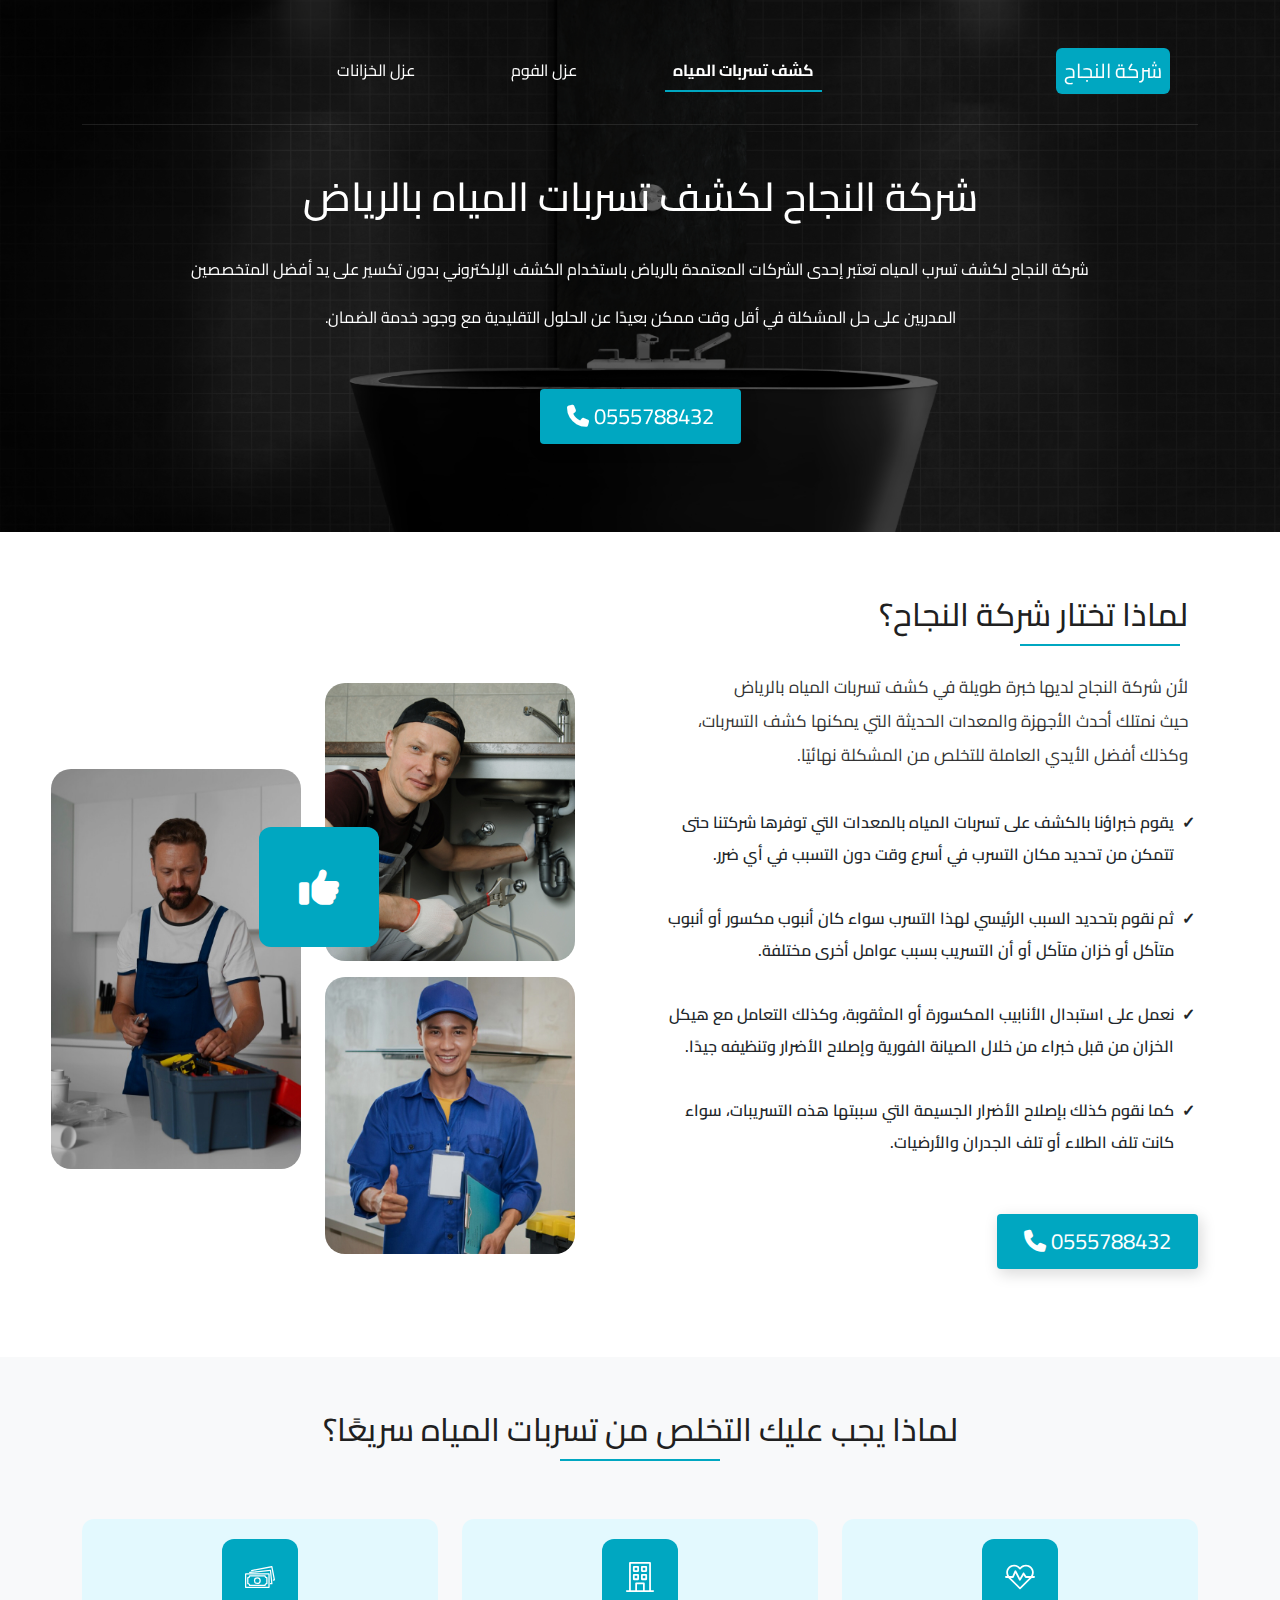
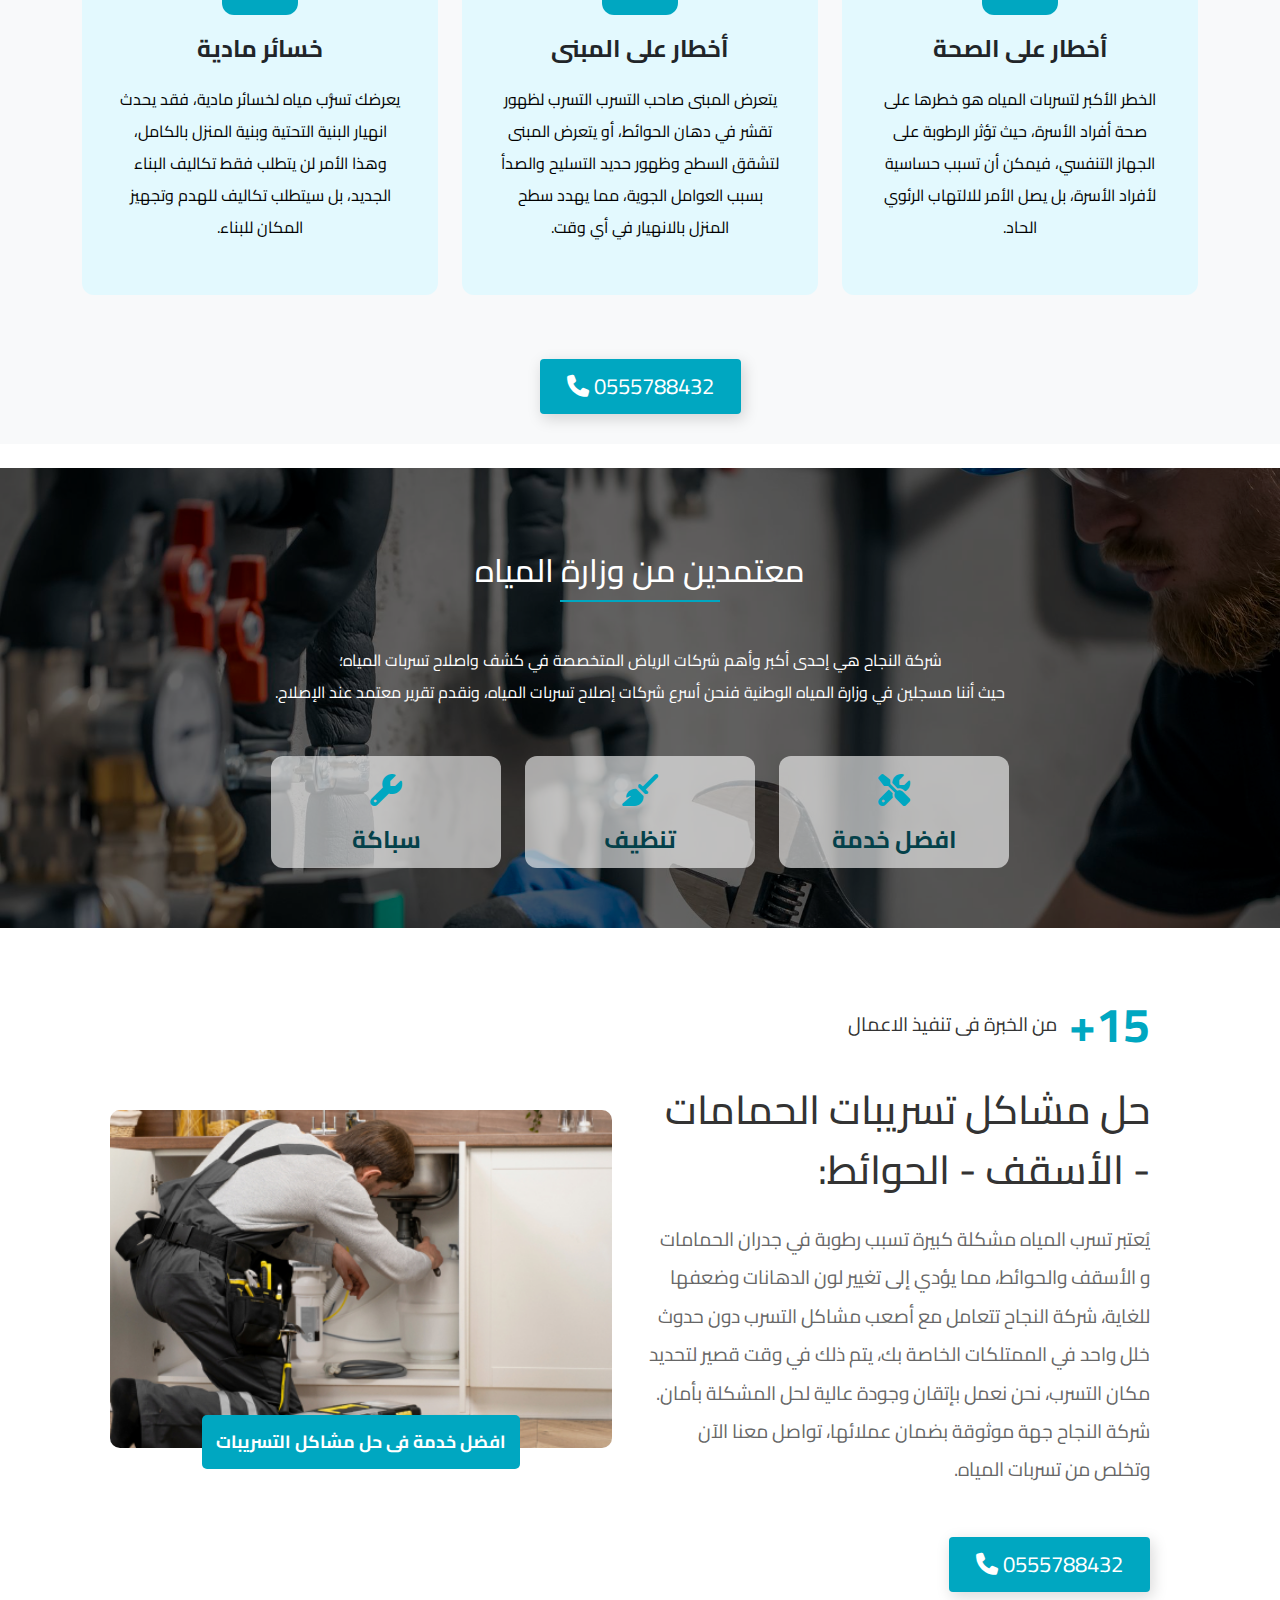
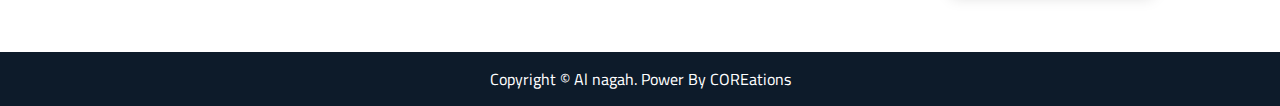
==== index.html @ b36c4381 "first" ====
<!DOCTYPE html>
<html lang="ar">

<head>
  <meta charset="UTF-8" />
  <meta name="viewport" content="width=device-width, initial-scale=1.0" />

  <!-- SEO Enhancements -->
  <meta name="description" content="مؤسسة النجاح" />
  <meta name="keywords" content="مؤسسة النجاح" />
  <meta name="author" content="مؤسسة النجاح" />
  <meta name="robots" content="index, follow" />

  <!-- Performance Optimization -->
  <link rel="preconnect" href="https://fonts.googleapis.com" />
  <link rel="preconnect" href="https://fonts.gstatic.com" crossorigin />

  <!-- Stylesheets -->
  <link rel="stylesheet" href="css/all.min.css" />
  <link rel="stylesheet" href="css/bootstrap.min.css" />
  <link rel="stylesheet" href="css/swiper-bundle.min.css" />
  <link rel="stylesheet" href="css/main.css" />
  <link href="image/favicon-16x16.png" rel="shortcut icon" />
  <!-- Fonts -->
  <link rel="preconnect" href="https://fonts.googleapis.com">
  <link rel="preconnect" href="https://fonts.gstatic.com" crossorigin>
  <link href="https://fonts.googleapis.com/css2?family=Cairo:slnt,wght@-11..11,200..1000&display=swap" rel="stylesheet">


  <!-- Page Title -->
  <title> النجاح</title>
</head>

<body>
 

  <!-- ///home page/////// -->

  <section class="home"  >

    <div class="overlay">
      <canvas id="canvas"></canvas>

    </div>
<div class="container">

  <nav class="navbar navbar-expand-lg ">
    <div class="container-fluid">
      <a class="navbar-brand text-white spi rounded-2 p-2" href="#">
        <!-- <img src="image/logo.png" alt="" class=" "> -->
         شركة النجاح
      </a>
      <button class="navbar-toggler" type="button" data-bs-toggle="collapse"
        data-bs-target="#navbarSupportedContent" aria-controls="navbarSupportedContent" aria-expanded="false"
        aria-label="Toggle navigation">
        <span class="navbar-toggler-icon"></span>
      </button>
      <div class="collapse navbar-collapse" id="navbarSupportedContent">
        <ul class="navbar-nav m-auto mb-2  mb-lg-0 ">
          <li class="nav-item">
            <a class="nav-link active" aria-current="page" href="#">كشف تسربات المياه</a>
          </li>


          <li class="nav-item">
            <a class="nav-link" href="/Foam-insulation.html">
              عزل الفوم</a>
          </li>
          <li class="nav-item">
            <a class="nav-link" href="/insulation.html">عزل الخزانات</a>
          </li>




        </ul>

      </div>
    </div>
  </nav>
</div>
    <div class="container py-5">
      <div class="row">

      
        <div class="col-lg-12">
          <div class="hero ">
           <h1 class=" text-center  text-white">شركة النجاح لكشف  تسربات المياه بالرياض

           </h1>
           <p class=" text-center text-white mt-4 tanl-li">شركة النجاح لكشف تسرب المياه تعتبر إحدى الشركات المعتمدة بالرياض باستخدام الكشف الإلكتروني بدون تكسير على يد أفضل المتخصصين <br/>المدربين على حل المشكلة في أقل وقت ممكن بعيدًا عن الحلول التقليدية مع وجود خدمة الضمان. </p>
           <div class="btn-contact mt-5 m-auto d-flex justify-content-center">
            <a href="tel:0555788432">0555788432 <i class="fa-solid fa-phone"></i>
            </a>
  
          </div>
          </div>
        </div>
     
       
        


      </div>
    </div>
  </section>
  <!-- ///home page/////// -->
<!-- ///section images////////// -->
<section class="problems">
<div class="container">
  <div class="row">
    <div class="d-flex justify-content-between gap-5 pro">

      <div class="col-lg-6 col-md-12">
        <div class="title">
          <h2 class=" text-end tanl-lil border-btt mb-4">  
            لماذا تختار شركة النجاح؟
            
  
          </h2>
         <p class="  tanl-lil text-end font-small">
          لأن شركة النجاح لديها خبرة طويلة في كشف تسربات المياه بالرياض <br/>حيث نمتلك أحدث الأجهزة والمعدات الحديثة التي يمكنها كشف التسربات،<br/> وكذلك أفضل الأيدي العاملة للتخلص من المشكلة نهائيًا.
         </p>
        </div>
       
          <ul class="uii px-3" >
    <li class="mb-3 p-2 fw-semibold lis">يقوم خبراؤنا بالكشف على تسربات المياه بالمعدات التي توفرها شركتنا حتى تتمكن من تحديد مكان التسرب في أسرع وقت دون التسبب في أي ضرر.</li>
    <li class="mb-3 p-2 fw-semibold lis">
      ثم نقوم بتحديد السبب الرئيسي لهذا التسرب سواء كان أنبوب مكسور أو أنبوب متآكل أو خزان متآكل أو أن التسريب بسبب عوامل أخرى مختلفة.
    </li>
    <li class="mb-3 p-2 fw-semibold lis">نعمل على استبدال الأنابيب المكسورة أو المثقوبة، وكذلك التعامل مع هيكل الخزان من قبل خبراء من خلال الصيانة الفورية وإصلاح الأضرار وتنظيفه جيدًا.</li>
    <li class="mb-3 p-2 fw-semibold lis">كما نقوم كذلك بإصلاح الأضرار الجسيمة التي سببتها هذه التسريبات، سواء كانت تلف الطلاء أو تلف الجدران والأرضيات.</li>
          </ul>
          <div class="btn-contact uuu mt-5 m-auto d-flex justify-content-start mb-5">
            <a href="tel:0555788432">0555788432 <i class="fa-solid fa-phone"></i>
            </a>
  
          </div>
        </div>
     <div class="col-lg-6 col-md-12 mt-5 d-flex justify-content-center align-items-center">
       <div class="d-flex  justify-content-center gap-4 align-items-center flex-wrap">
         <div class="d-flex flex-column flex-wrap">
          <div class="position-relative">
  
            <div class="icon-like position-absolute">
              <i class="fa-solid fa-thumbs-up"></i>
            </div>
          </div>
          <div class=" img-one mb-3 noe">
  
            <img src="image/ffff.jpg" alt="" class=" img-fluid">
          </div>
          <div class=" img-one">
  
            <img src="image/one.jpg" alt="" class=" img-fluid">
          </div>
         </div>
         <div class=" img-one flex-grow-1 noee">
  
          <img src="image/Rectangle-12-2 (1).jpg" alt="" class=" img-fluid ss"  style="height: 400px;" >
        </div>
     </div>
    </div>
    </div>
</div>
</section>
<section class="why-ng bg-light mb-4">
  <div class="container">
    <div class="row">
      <div class="title d-flex justify-content-center align-items-center mb-4">
        <h2 class=" text-center tanl-lil border-bt mb-4">  
          
          لماذا يجب عليك التخلص من تسربات المياه سريعًا؟
  
        </h2>
      
      </div>
      <div class="col-lg-4 col-md-6 mb-3">
        <div class="cards h-100 ">
          <div class="icon-card ">
            <img src="image/download.svg" alt="" class=" img-fluid">
          </div>
          <div class=" text-center fw-bold mt-3 fs-4">
            أخطار على الصحة

          </div>
          <p class=" text-center p-3">الخطر الأكبر لتسربات المياه هو خطرها على صحة أفراد الأسرة، حيث تؤثر الرطوبة على الجهاز التنفسي، فيمكن أن تسبب حساسية لأفراد الأسرة، بل يصل الأمر للالتهاب الرئوي الحاد.</p>
        </div>
      </div>
      <div class="col-lg-4 col-md-6 mb-3">
        <div class="cards h-100 ">
          <div class="icon-card ">
            <img src="image/download (5).svg" alt="" class=" img-fluid">
          </div>
          <div class=" text-center fw-bold mt-3 fs-4">
            أخطار على المبنى

          </div>
          <p class=" text-center p-3">يتعرض المبنى صاحب التسرب التسرب لظهور تقشر في دهان الحوائط، أو يتعرض المبنى لتشقق السطح وظهور حديد التسليح والصدأ بسبب العوامل الجوية، مما يهدد سطح المنزل بالانهيار في أي وقت.</p>
        </div>
      </div>
      <div class="col-lg-4 col-md-12 mb-3">
        <div class="cards h-100 ">
          <div class="icon-card ">
            <img src="image/download (6).svg" alt="" class=" img-fluid">
          </div>
          <div class=" text-center fw-bold mt-3 fs-4">
            خسائر مادية

          </div>
          <p class=" text-center p-3">يعرضك تسرُّب مياه لخسائر مادية، فقد يحدث انهيار البنية التحتية وبنية المنزل بالكامل، وهذا الأمر لن يتطلب فقط تكاليف البناء الجديد، بل سيتطلب تكاليف للهدم وتجهيز المكان للبناء.</p>
        </div>
      </div>
      <div class="btn-contact mt-5 m-auto d-flex justify-content-center">
        <a href="tel:0555788432">0555788432 <i class="fa-solid fa-phone"></i>
        </a>

      </div>
    </div>
  </div>
  </section>
  <div class="banner">
    <div class="overlay"></div>
    <div class="container">
      <div class="row">
        <div class="title d-flex justify-content-center align-items-center mb-2">
          <h2 class=" text-center tanl-lil border-bt mb-4 text-white">  
            
            معتمدين من وزارة المياه

          </h2>
         
        
        </div>
        <div class="text-center text-white position-relative lin-banner">
          شركة النجاح هي إحدى أكبر وأهم شركات الرياض المتخصصة في كشف واصلاح تسربات المياه؛<br/> حيث أننا مسجلين في وزارة المياه الوطنية فنحن أسرع شركات إصلاح تسربات المياه، ونقدم تقرير معتمد عند الإصلاح.
        </div>
        <div class="d-flex justify-content-center align-items-center flex-wrap gap-4 mt-5  position-relative  ">
          <div class="one-clas">
            <div class="d-flex flex-column align-items-center gap-2 info">
              <i class="fa-solid fa-screwdriver-wrench spi-color fs-2 p-2"></i>
              <span class=" fw-bold fs-4">افضل خدمة</span>
            </div>
          </div>
          <div class="one-clas">
            <div class="d-flex flex-column align-items-center gap-2 info">

              <i class="fa-solid fa-broom spi-color fs-2 p-2"></i>
              <span class="spi-color fw-bold fs-4 ">تنظيف</span>
            </div>
          </div>
          
          <div class="one-clas">
            <div class="d-flex flex-column align-items-center gap-2 info">
              <i class="fa-solid fa-wrench spi-color fs-2 p-2"></i>
              <span class=" fw-bold fs-4">سباكة</span>
            </div>
          </div>
        </div>
      </div>
    </div>
  </div>
<Section class="why-two">
<div class="container">
  <div class="row">
    <div class="boxx d-flex justify-content-between align-items-center flex-wrap gap-3">
      
    <div class="right-section">
        <div class="experience">
            <span class="spi-color">15+</span>
            <div>من الخبرة فى تنفيذ الاعمال</div>
        </div>
        <h1 class=" text-end">
          حل مشاكل تسريبات
          الحمامات - الأسقف - الحوائط:</h1>
        <p class=" text-end">يُعتبر تسرب المياه مشكلة كبيرة تسبب رطوبة في جدران الحمامات و الأسقف والحوائط، مما يؤدي إلى تغيير لون الدهانات وضعفها للغاية، شركة النجاح تتعامل مع أصعب مشاكل التسرب دون حدوث خلل واحد في الممتلكات الخاصة بك، يتم ذلك في وقت قصير لتحديد مكان التسرب، نحن نعمل بإتقان وجودة عالية لحل المشكلة بأمان.

          شركة النجاح جهة موثوقة بضمان عملائها، تواصل معنا الآن وتخلص من تسربات المياه.</p>
          <div class="btn-contact uuu mt-5 m-auto d-flex justify-content-start">
            <a href="tel:0555788432">0555788432 <i class="fa-solid fa-phone"></i>
            </a>
    
          </div>
    </div>
    <div class="left-section">
      <img src="image/projext-02.jpg" alt="Plumber working">
      <div class="caption">افضل خدمة فى حل مشاكل التسريبات</div>
  </div>
  </div>
  </div>
</div>
</Section>
   <!-- /////scrollin arrow/////////// -->
  <button id="scrollUpBtn" title="Go to top">↑</button>
     <!-- /////scrollin arrow/////////// -->
  <!-- start under-footer////////////// -->
  <section class="under-footer">
    <div class="container">
      <div class="row">
        <div class="d-flex justify-content-center align-items-center">
          <div class=" text-white text-under text-center">
            <span>Copyright © <span id="year"></span>  Al nagah. Power By <a class="  text-white" target="_blank" href="https://www.coreations.com/">COREations</a></span>
            
          </div>
        
        </div>
      </div>
    </div>
  </section>
  <!-- end under-footer////////////// -->
  <div class="d-flex gap-3 btn-contactt section-link  fixed-button" >
    <a href="tel:0555788432" class="text-white ">0555788432 </a>
    <i class="feather icon-feather-phone-call icon-small text-iris-blue fs-5 d-block"></i>
</div>
  <!-- /////js///// -->
  <script src="js/gsap.min.js"></script>
  <script src="js/ScrollTrigger.min.js"></script>
  <script src="js/bootstrap.bundle.min.js"></script>
  <script src="js/main.js"></script>

  <!-- // Get the button -->

<script>
  // Get the button
const scrollUpBtn = document.getElementById("scrollUpBtn")

// Show the button when scrolling down
window.onscroll = function () {
    if (document.body.scrollTop > 200 || document.documentElement.scrollTop > 200) {
        scrollUpBtn.style.display = "block";
    } else {
        scrollUpBtn.style.display = "none";
    }
};

// Scroll to the top when the button is clicked
scrollUpBtn.onclick = function () {
    window.scrollTo({
        top: 0,
        behavior: "smooth"
    });
};

</script>
<script>
    const canvas = document.getElementById('canvas');
    const ctx = canvas.getContext('2d');

    // Resize canvas to fit the window
    function resizeCanvas() {
        canvas.width = window.innerWidth;
        canvas.height = window.innerHeight;
    }
    window.addEventListener('resize', resizeCanvas);
    resizeCanvas();

    // Control bubble size
    const bubbleSize = 2; // Base size for bubbles

    // Store active bubbles
    const bubbles = [];

    // Create a bubble object
    function createBubble(x, y) {
        return {
            x: x,
            y: y,
            radius: Math.random() * bubbleSize / 2 + bubbleSize / 2, // Random radius based on bubbleSize
            opacity: 1,
            speedY: Math.random() * 1 + 0.5, // Vertical speed
        };
    }

    // Draw all bubbles
    function drawBubbles() {
        ctx.clearRect(0, 0, canvas.width, canvas.height); // Clear canvas
        bubbles.forEach((bubble, index) => {
            // Draw bubble
            ctx.beginPath();
            ctx.arc(bubble.x, bubble.y, bubble.radius, 0, Math.PI * 2);
            ctx.fillStyle = `rgb(0, 167, 193, ${bubble.opacity})`; // Orange with fading opacity
            ctx.fill();

            // Update bubble position and opacity
            bubble.y -= bubble.speedY;
            bubble.opacity -= 0.01;

            // Remove bubble if it becomes invisible
            if (bubble.opacity <= 0) {
                bubbles.splice(index, 1);
            }
        });
    }

    // Handle mouse move events
    canvas.addEventListener('mousemove', (e) => {
        const rect = canvas.getBoundingClientRect();
        const x = e.clientX - rect.left;
        const y = e.clientY - rect.top;

        // Add a bubble at the mouse position
        bubbles.push(createBubble(x, y));
    });

    // Animation loop
    function animate() {
        drawBubbles();
        requestAnimationFrame(animate);
    }
    animate();
</script>
  <!-- /////js///// -->


</body>

</html>
---- css/main.css ----
@import url('https://fonts.googleapis.com/css2?family=Cairo:wght@200..1000&display=swap');

* {
  margin: 0;
  padding: 0;
  box-sizing: border-box;
}

:root {
  --body-color: #fff;
  --main-color: rgb(0, 167, 193);
  --text-color: rgb(0, 167, 193);
  --description: #394a60;
}

body {
  overflow-x: hidden;
  background-color: var(--body-color);
  font-family: "Cairo", serif;
    font-optical-sizing: auto;
  direction: rtl;
 
}

/* ///header section///////// */
.navbar-toggler {
  background-color: white;
  border: none !important;
  outline: none !important;
}
.home{
  background-image: url(../image/111120.jpg);
  background-size: cover;
  position: relative;
  background-position: 100%;
  width: 100%;
  /* height: 60vh; */
  overflow: hidden;
padding: 40px 0;
}
.Foma{
  background-image: url(../image/778.jpg);
  background-size: cover;
  position: relative;
  background-position: 100%;
  width: 100%;
  height: 40vh;
  overflow: hidden;
padding: 20px 0;
}
.Tank{
  background-image: url(../image/2151748362.jpg);
  background-size: cover;
  position: relative;
  background-position: 100%;
  width: 100%;
  height: 50vh;
  overflow: hidden;
padding: 20px 0;
}
.tanl-li{
  line-height: 3;
}
.tanl-lil{
  line-height: 2;
}
/* Animation Keyframes */
@keyframes fadeInUp {
  from {
    opacity: 0;
    transform: translateY(20px);
  }
  to {
    opacity: 1;
    transform: translateY(0);
  }
}

@keyframes fadeIn {
  from {
    opacity: 0;
  }
  to {
    opacity: 1;
  }
}

/* Apply Animation */
.animate-card {
  animation: fadeIn 1s ease-in-out;
}

.animate-image {
  animation: fadeIn 1.5s ease-in-out;
 
}
.card{
  overflow: hidden;
}

.animate-content {
  animation: fadeInUp 1s ease-in-out;
  animation-delay: 0.5s;
}
.animate-image:hover {
  transition: 0.3s;
  transform: scale(1.05);
  -webkit-transition: 0.3s;
  -moz-transition: 0.3s;
  -ms-transition: 0.3s;
  -o-transition: 0.3s;
}
/* .Tank .hero{
  position: relative;
  z-index: 2;
} */
/* .Foma .hero{
  position: relative;
  z-index: 2;
} */
.home .hero{
  position: relative;
  z-index: 2;
}
.overlay {
    position: absolute;
    top: 0;
    left: 0;
    width: 100%;
    height: 100%;
    background-color: rgba(0, 0, 0, 0.6); 
    z-index: 0; 
}
.overlay-d {
    position: absolute;
    top: 0;
    left: 0;
    width: 100%;
    height: 100%;
    background-color: rgba(0, 0, 0, 0.6); 
    z-index: 0; 
}
.logo {
  display: flex;
  align-items: center;
}

.logo img {
  width: 100%;
  max-width: 80px;
  margin-right: 10px;
}

nav {
  display: flex;
  gap: 20px;
}

.line-h{
  line-height: 2;
  font-size: 18px;
}
.active {
  color: var(--text-color) !important;
  border-bottom: 2px solid  var(--text-color) !important ;
  width: fit-content;
}


.menu-toggle {
  display: none;
  flex-direction: column;
  gap: 5px;
  cursor: pointer;
}

.navbar-toggler {
  
  background-color: white;
  
}
.navbar-brand img{
  max-width: 150px;
  
  border-radius: 11px;
  
}

.spi{
  background: rgb(0, 167, 193);
}
.spi-color{
  color: rgb(0, 167, 193);
}
.nav-links {
  display: flex;
  gap: 62px;
}
.navbar-nav .nav-link.active, .navbar-nav .nav-link.show {
    color: #fff !important;
    opacity: 100 !important;
    font-weight: bold;
}
/* .navbar-nav .nav-link.active, .navbar-nav .nav-link.show:hover{
  color: #1d75fa !important;
} */
.nav-link:focus, .nav-link:hover {
  color: rgb(0, 167, 193) !important;
}
.nav-item{
    padding: 0 40px !important;
}
.navbar{
  
  border-bottom: 1px solid rgb(255 255 255 / 10%);
  padding-bottom: 30px;
}
.nav-link {
   
    color: #fff !important;
    
    text-decoration: none;
    background: 0 0;
    border: 0;
    transition: color .15s ease-in-out,background-color .15s ease-in-out,border-color .15s ease-in-out;
}
.nav-links.active {
  display: flex;
  flex-direction: column;
  background-color: #0d1b2a;
  position: absolute;
  top: 60px;
  left: 0;
  right: 0;
  padding: 10px;
  z-index: 22;
}
.title {
  color: #202020;
  text-align: center;
  /* margin-bottom: 35px; */
 
  text-transform: uppercase;
  font-size: 22px;
  border-radius: 4px;
  padding: 10px ;
  display: inline-block;

}
.problems{
  padding: 40px 0;
}
.img-one img{
  max-width: 250px;
  border-radius: 20px;
  -webkit-border-radius: 20px;
  -moz-border-radius: 20px;
  -ms-border-radius: 20px;
  -o-border-radius: 20px;
}
.btn-contact a{
  background: rgb(0, 167, 193);
    box-shadow: 2.5px 4.33px 15px 0px rgba(0, 0, 0, 0.15);
    border-radius: 4px;
    color: #FFF;
    padding: 11px 27px;
    font-size: 22px;
    text-transform: uppercase;
    text-decoration: none;
}
.btn-contactt a{
  background:  rgb(0, 167, 193);
  box-shadow: 2.5px 4.33px 15px 0px rgba(0, 0, 0, 0.15);
  border-radius: 4px;
  color: #FFF;
  padding: 7px 27px;
  font-size: 22px;
  text-transform: uppercase;
  text-decoration: none;
}

.btn-contactt a:hover{
 background: #0056b3;
  color: #fff;
}
.btn-contact a:hover{
  background:#fff;
  color: #000;
}

.vvv{
  margin-top: 3rem;
}
.fixed-button {
  display: none !important;
}
.icon-like{
  background-color: rgb(0, 167, 193);
  display: flex;
  justify-content: center;
  align-self: center;
 
border-radius: 12px;
  padding: 40px;
  transform: translate(-196px, 204px);
  position: absolute;
}

.icon-card{
  background-color: rgb(0, 167, 193);
  display: flex;
  justify-content: center;
  align-self: center;
 width: 76px;
 margin: auto;
border-radius: 12px;
  padding: 23px;
}
.icon-card i{
  color: #fff;
  font-size: 30px;
}
.icon-like i{
  color: #fff;
  font-size: 40px;
}
.font-small{
  font-size: 17px;
  color: #333;
}
.border-bt {
  position: relative;
  display: inline-block; 
}

.border-bt::after {
  content: '';
  position: absolute;
  bottom: 0; 
  left: 50%; 
  transform: translateX(-50%); 
  border-bottom: 2px solid rgb(0, 167, 193);
  width: 160px;
  height: 2px;
}
.border-btt {
  position: relative;
 
}

.border-btt::after {
  content: '';
  position: absolute;
  bottom: 0; 
  left: 82%; 
  transform: translateX(-50%); 
  border-bottom: 2px solid rgb(0, 167, 193);
  width: 160px;
  height: 2px;
}

.why-ng{
  padding: 30px 0;
}
.cards{
  background-color: #e3f9fe;
  padding: 20px;
  border-radius: 12px;
  -webkit-border-radius: 12px;
  -moz-border-radius: 12px;
  -ms-border-radius: 12px;
  -o-border-radius: 12px;
}
.cards p{
  line-height: 2;
  color: #000;
}
.banner{
  position: relative;
  overflow: hidden;
  padding: 60px 0;
  background-image: url(../image/52877.jpg);
  background-repeat: no-repeat;
  background-size: cover;
  display: flex;
  justify-content: center;
  align-items: center;
  width: 100%;
}
.lin-banner{
  line-height: 2;
}

.info{
  background-color: rgb(255 255 255 / 60%);
  padding: 10px 41px;
    border-radius: 12px;
}
.info span{
  color: rgb(4 65 74);
}
.des{
  font-size: 18px;
  line-height: 2;
  color: #333;
}
.card-text {
  line-height: 2;
}
.one-clas{
  width: 100%;
  max-width: 230px;
}
@media (max-width:477px) {

.ss{
  margin: auto;
  display: block;
}
.navbar-nav{
  margin-top: 2rem !important;
}
.icon-like{
  display: none;
}
.uii{
  padding: 0 22px ;
}
ul .lis {
  line-height: 2;
  font-size: 14px;
}
.uuu{
  justify-content: center !important;
}
.right-section h1 {
  font-size: 2rem !important;
  margin-bottom: 20px;
  color: #333;
  line-height: 1.5;
}


.home {
 
  height: 98vh;
  
}



.noe{
  display: none;
}
.noee{
  display: none;
}
.pro{
  flex-direction: column !important;
}
.info {
  background-color: rgb(255 255 255 / 60%);
  padding: 4px 20px;
  border-radius: 12px;
}
.banner{
  height: 100vh;
}
.boxx {
  padding: 8px;
  margin-top: 15px;
}

  
  .home .hero{
    padding: 0 !important;
  }
  .home{
    padding: 20px 0;
  }


.fixed-button {
  position: fixed;
  top: 82%;
  left: 50%; 
  transform: translate(-50%, -50%);
  z-index: 1000; 

  display: block !important;
  }
  #scrollUpBtn{
    display: none !important;
  }
}
@media (max-width:799px) {
  .ban-img img{
    display: none;
  }
 .boxx{
  flex-direction: column;
 }
 .boxx {
  flex-direction: column;
  padding: 8px;
}

.pro{
  flex-direction: column-reverse;
}
}
@media (max-width:992px) {
  .ban-img img{
    display: none;
  }
  .pro{
    flex-direction: column-reverse;
  }
  .boxx {
    flex-direction: column;
    padding: 8px;
}
  
}
@media (max-width:1024px) {
  .noee{
  height: 282px;
  }
}

.boxx {
    
  padding: 40px;
}

.left-section {
  flex: 1;
  /* max-width: 40%; */
  display: flex;
  flex-direction: column;
  align-items: center;
}

.left-section img {
  width: 100%;
  border-radius: 10px;
}

.left-section .caption {
  background-color:  rgb(0, 167, 193);
  color: white;
  padding: 14px;
  margin-top: -33px;
  border-radius: 5px;
  text-align: center;
  font-size: 1.1rem;
  font-weight: bold;
}

.right-section {
  flex: 1;
  /* max-width: 55%; */
  text-align: left;
  padding: 20px;
}

.right-section .experience {
  display: flex;
  align-items: center;
  gap: 12px;
  margin-bottom: 20px;
}

.right-section .experience span {
  font-size: 3rem;
  font-weight: bold;
  color:  rgb(0, 167, 193);
}

.right-section .experience div {
  font-size: 1.2rem;
  color: #333;
}

.right-section h1 {
  font-size: 2.5rem;
  margin-bottom: 20px;
  color: #333;
  line-height: 1.5;
}

.right-section p {
  color: #666;
  line-height: 2;
  margin-bottom: 20px;
  font-size: 1.2rem;
}

.right-section .learn-more {
  display: inline-block;
  background-color: #f7b500;
  color: white;
  padding: 15px 30px;
  text-decoration: none;
  border-radius: 5px;
  font-weight: bold;
  font-size: 1rem;
}

.right-section .learn-more:hover {
  background-color: #d99b00;
}

@media screen and (max-width: 768px) {
  .boxx {
      flex-direction: column;
      padding: 8px;
  }

  .left-section, .right-section {
      max-width: 100%;
  }

  .right-section {
      margin-top: 20px;
  }
}


.textt{
  padding: 15px;
}
.textt h5{
  color: #30313d;
  font-size: 18px;
  font-weight: 700;
  line-height: 2;
}
.textt p{
  color: #777;
  font-size: 15px;
  line-height: 2;
  text-align: center;
}

.under-footer{
  background-color: #0d1b2a;
  padding: 15px 0;
}
.text-under a{ 
  text-decoration: none;
  /* border-bottom: 1px solid #fff; */
}
.text-under a:hover{
  text-decoration: underline;
  color: orangered !important;
}


ul .lis::marker{
  content: "\2713";
  width: 10px;
  height: 10px;
  border-radius: 50%;
  background-color: #010f2e;
  margin-left: 10px;
  font-weight: bold;

 
}
ul .lis{
  line-height: 2;
}

/* Scroll Up Button Styling */
#scrollUpBtn {
  position: fixed;
  bottom: 20px;
  left: 20px;
  display: none;
  background:  rgb(0, 167, 193);
  box-shadow: 2.5px 4.33px 15px 0px rgba(0, 0, 0, 0.15);
  color: white;
  border: none;
  border-radius: 50%;
  width: 50px;
  height: 50px;
  font-size: 24px;
  cursor: pointer;
  box-shadow: 0 4px 6px rgba(0, 0, 0, 0.1);
  transition: opacity 0.3s, transform 0.3s;
  -webkit-transition: opacity 0.3s, transform 0.3s;
  -moz-transition: opacity 0.3s, transform 0.3s;
  -ms-transition: opacity 0.3s, transform 0.3s;
  -o-transition: opacity 0.3s, transform 0.3s;
}

#scrollUpBtn:hover {
  background-color: #0056b3;
}

#scrollUpBtn:active {
  transform: scale(0.95);
}
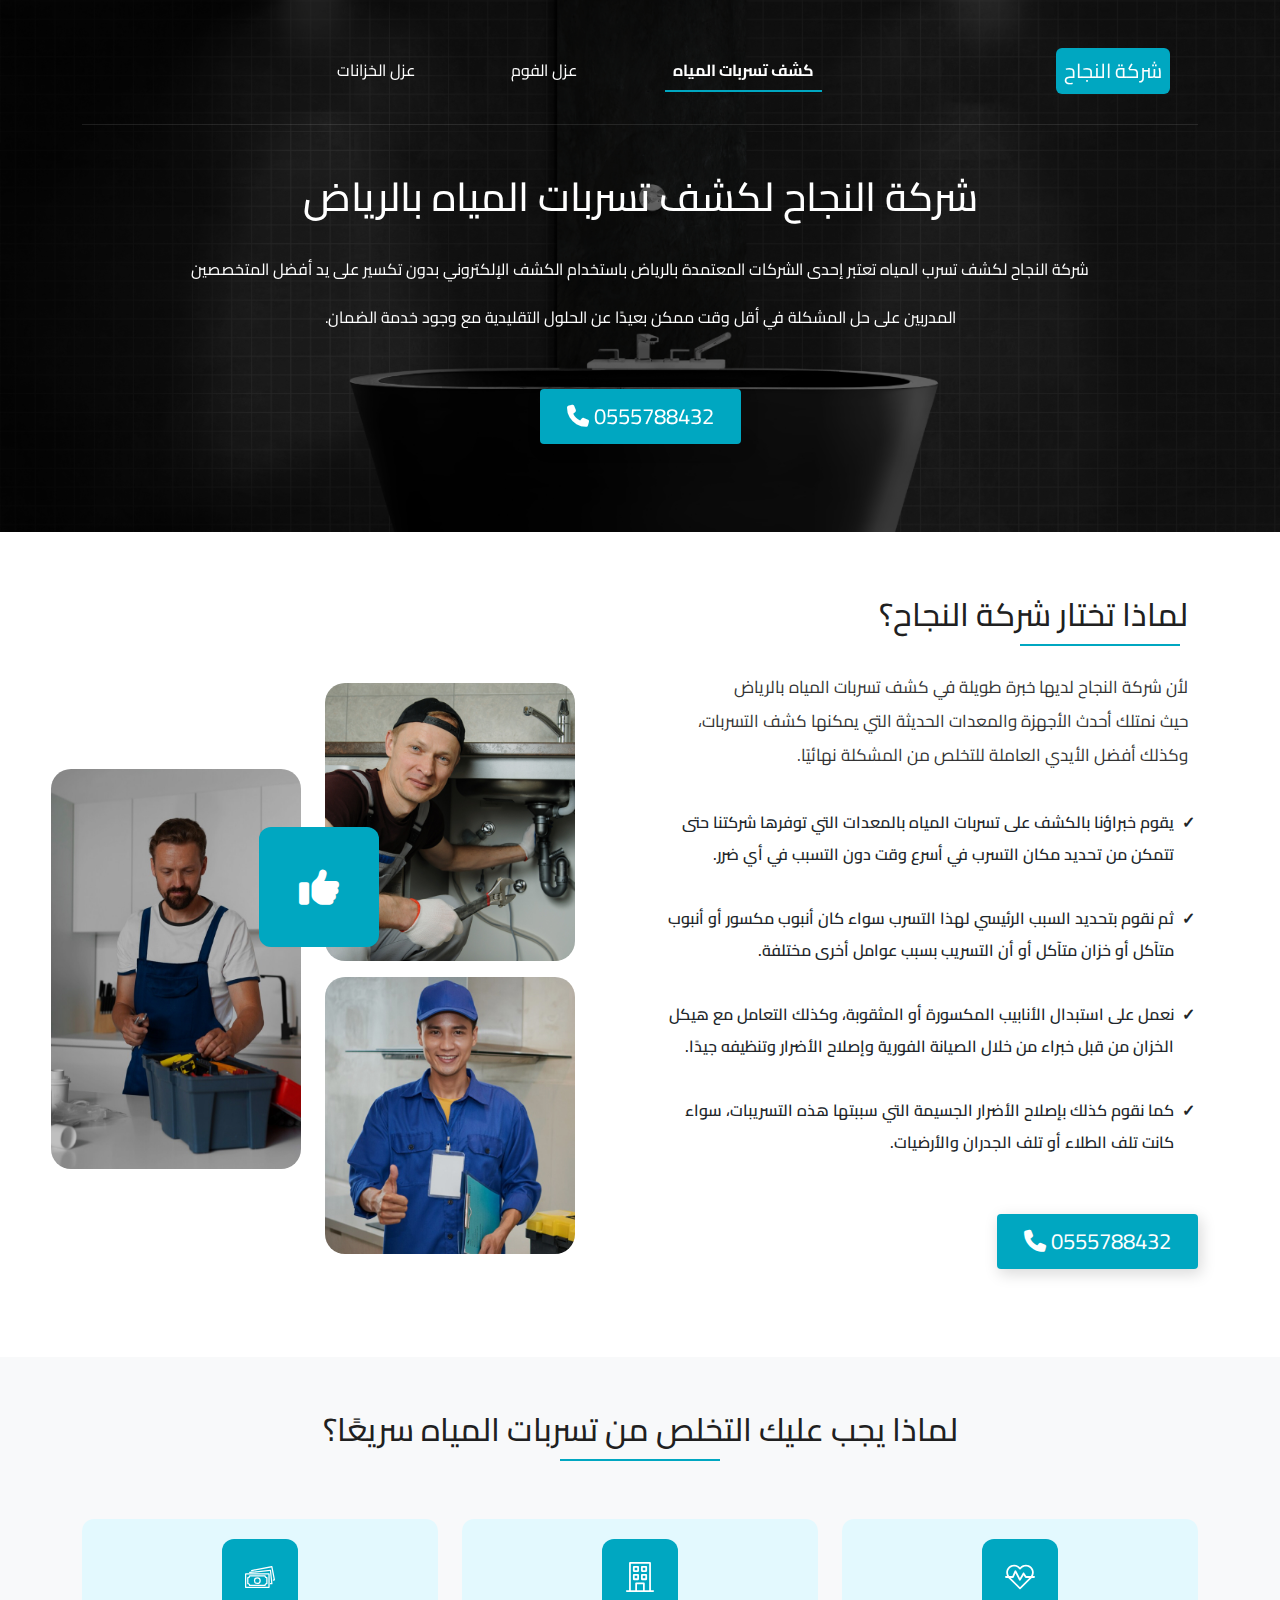
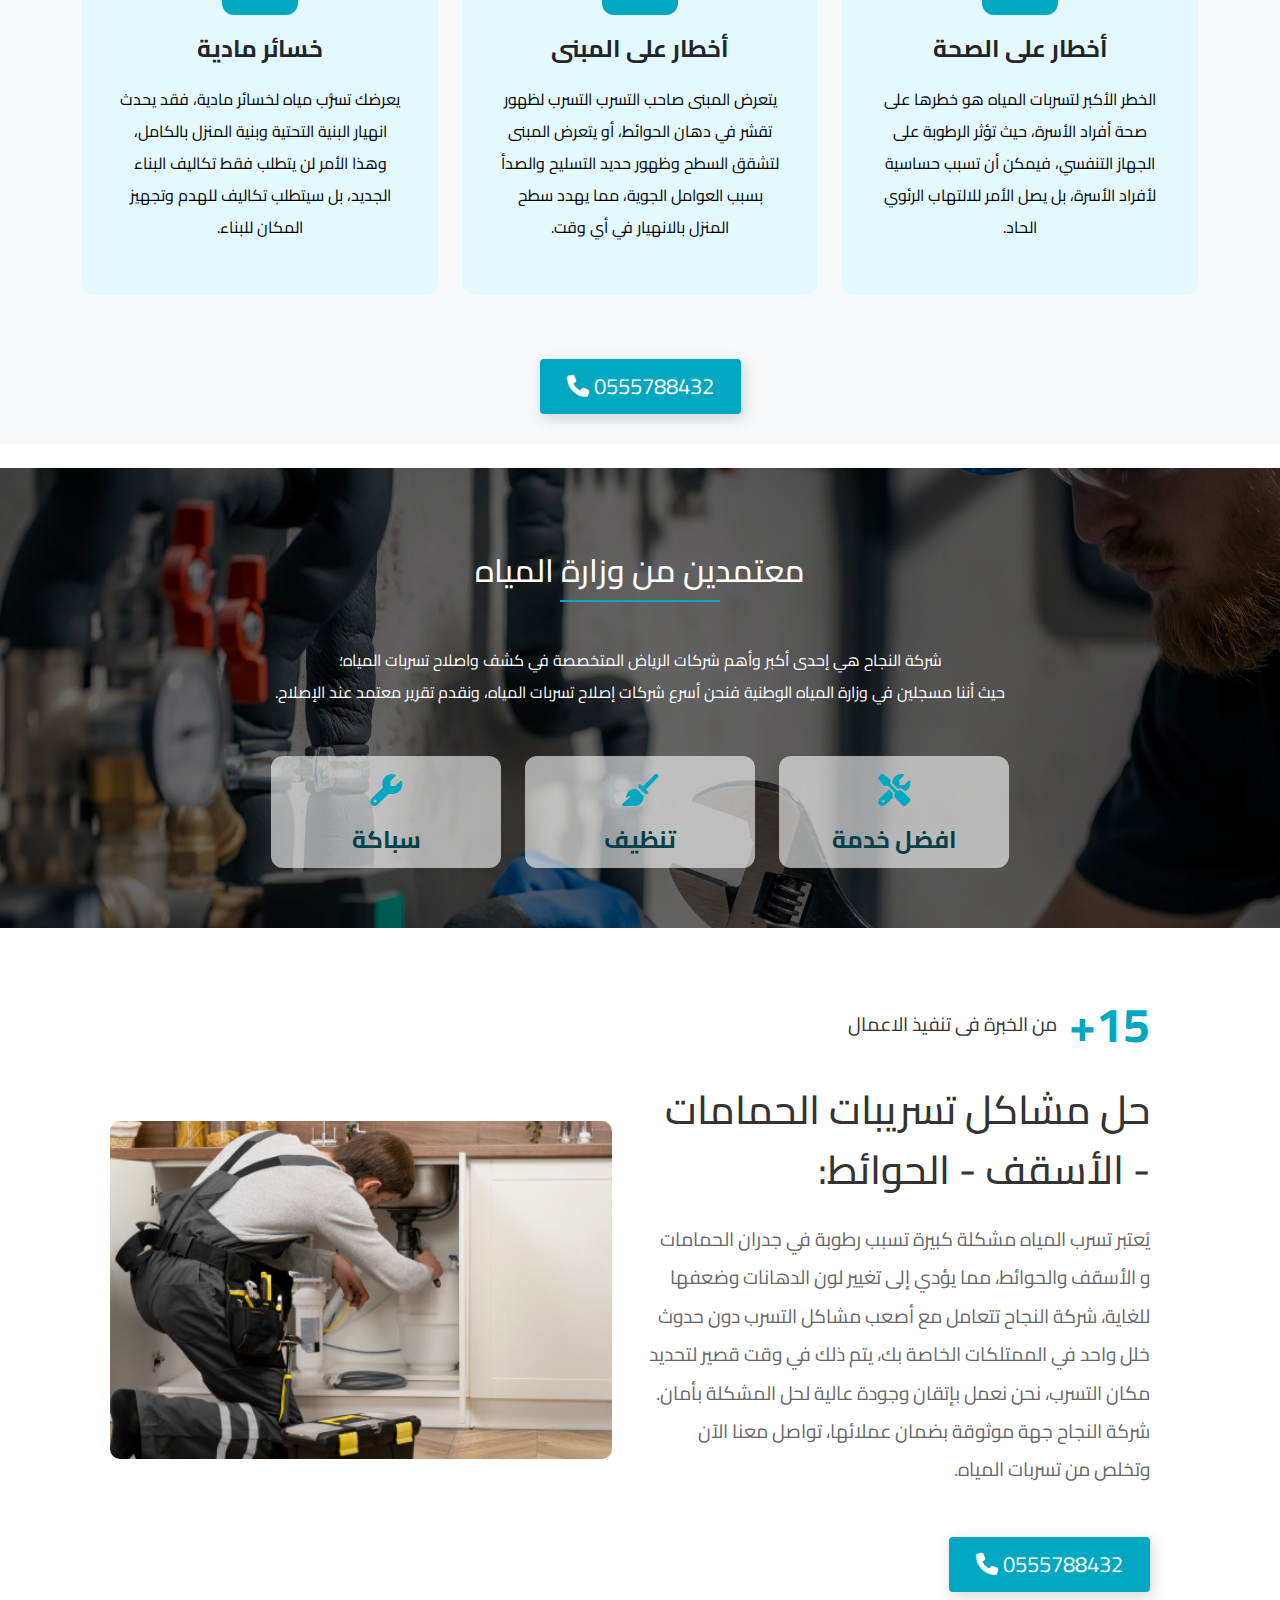
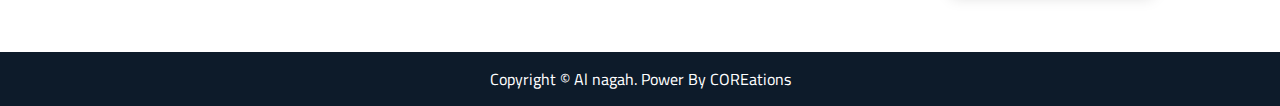
==== commit 6032430e: "eidt cag" ====
--- a/index.html
+++ b/index.html
@@ -284,7 +284,6 @@
     </div>
     <div class="left-section">
       <img src="image/projext-02.jpg" alt="Plumber working">
-      <div class="caption">افضل خدمة فى حل مشاكل التسريبات</div>
   </div>
   </div>
   </div>
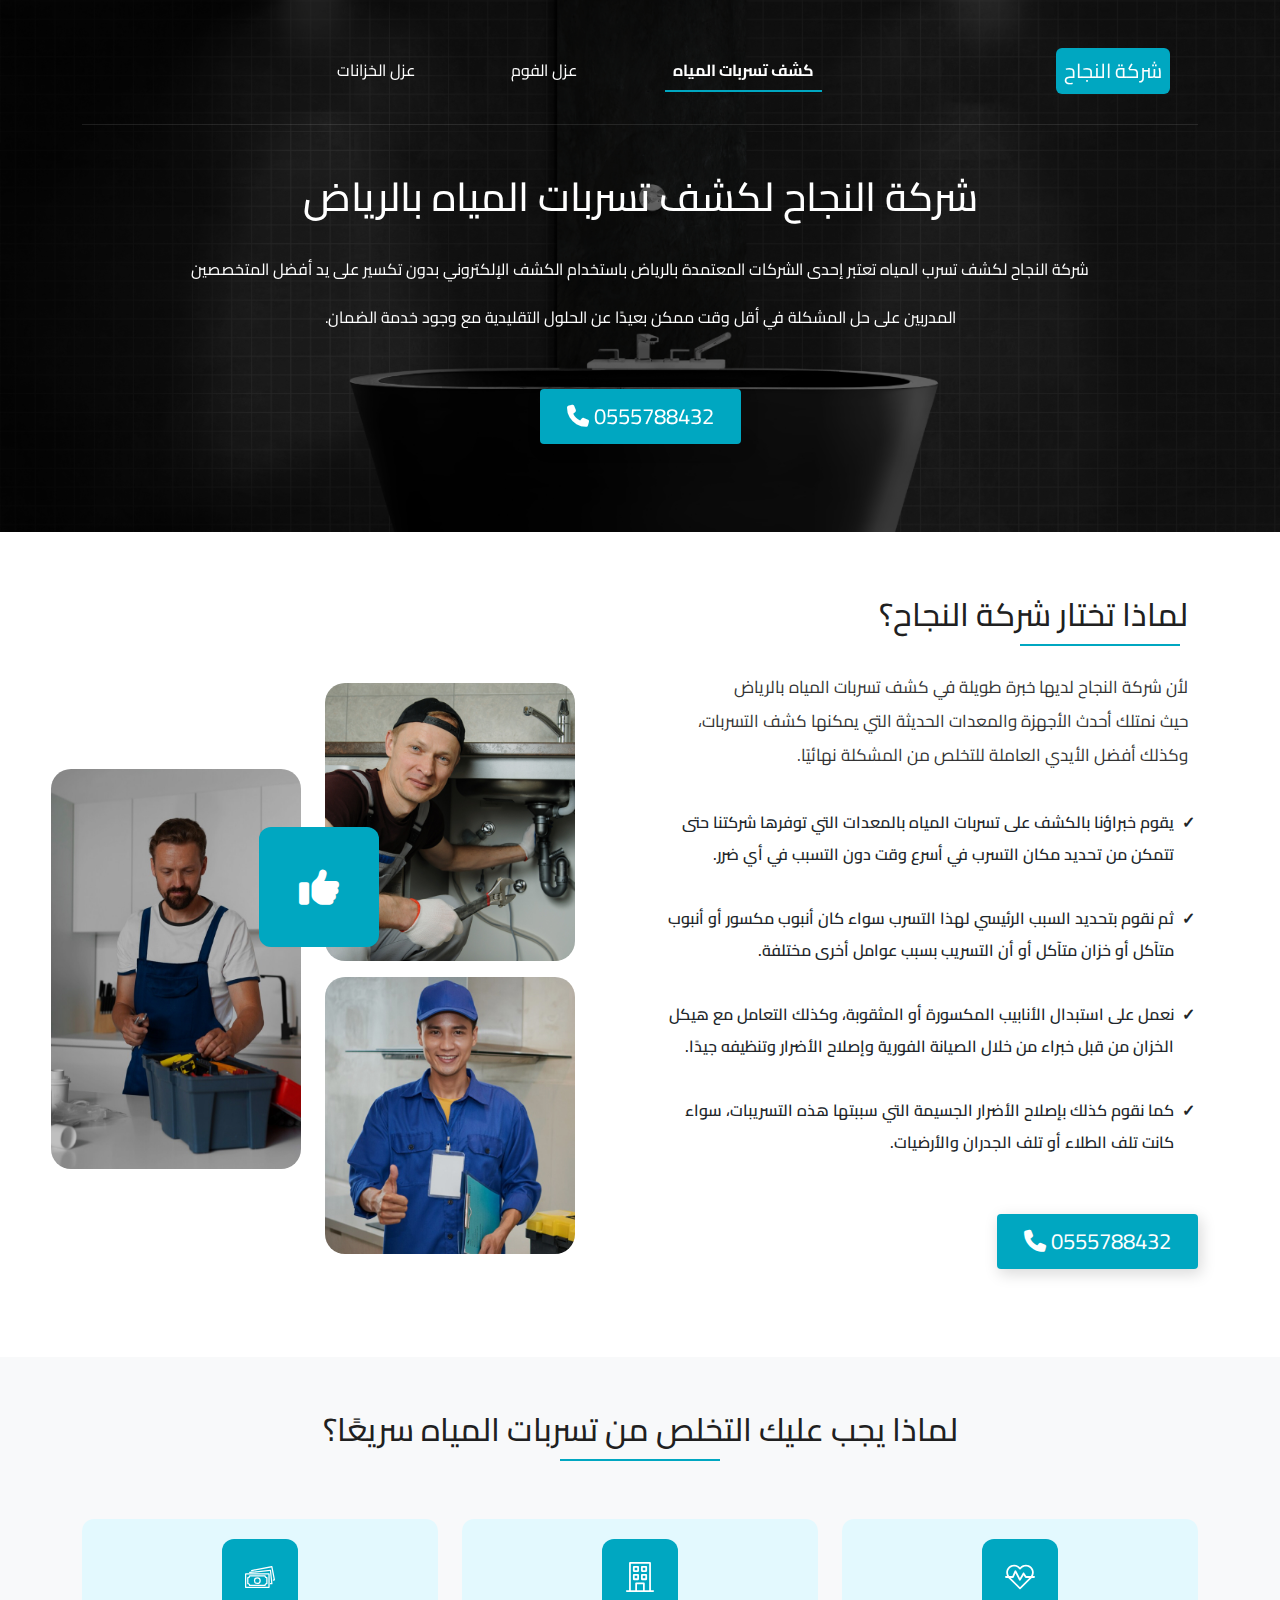
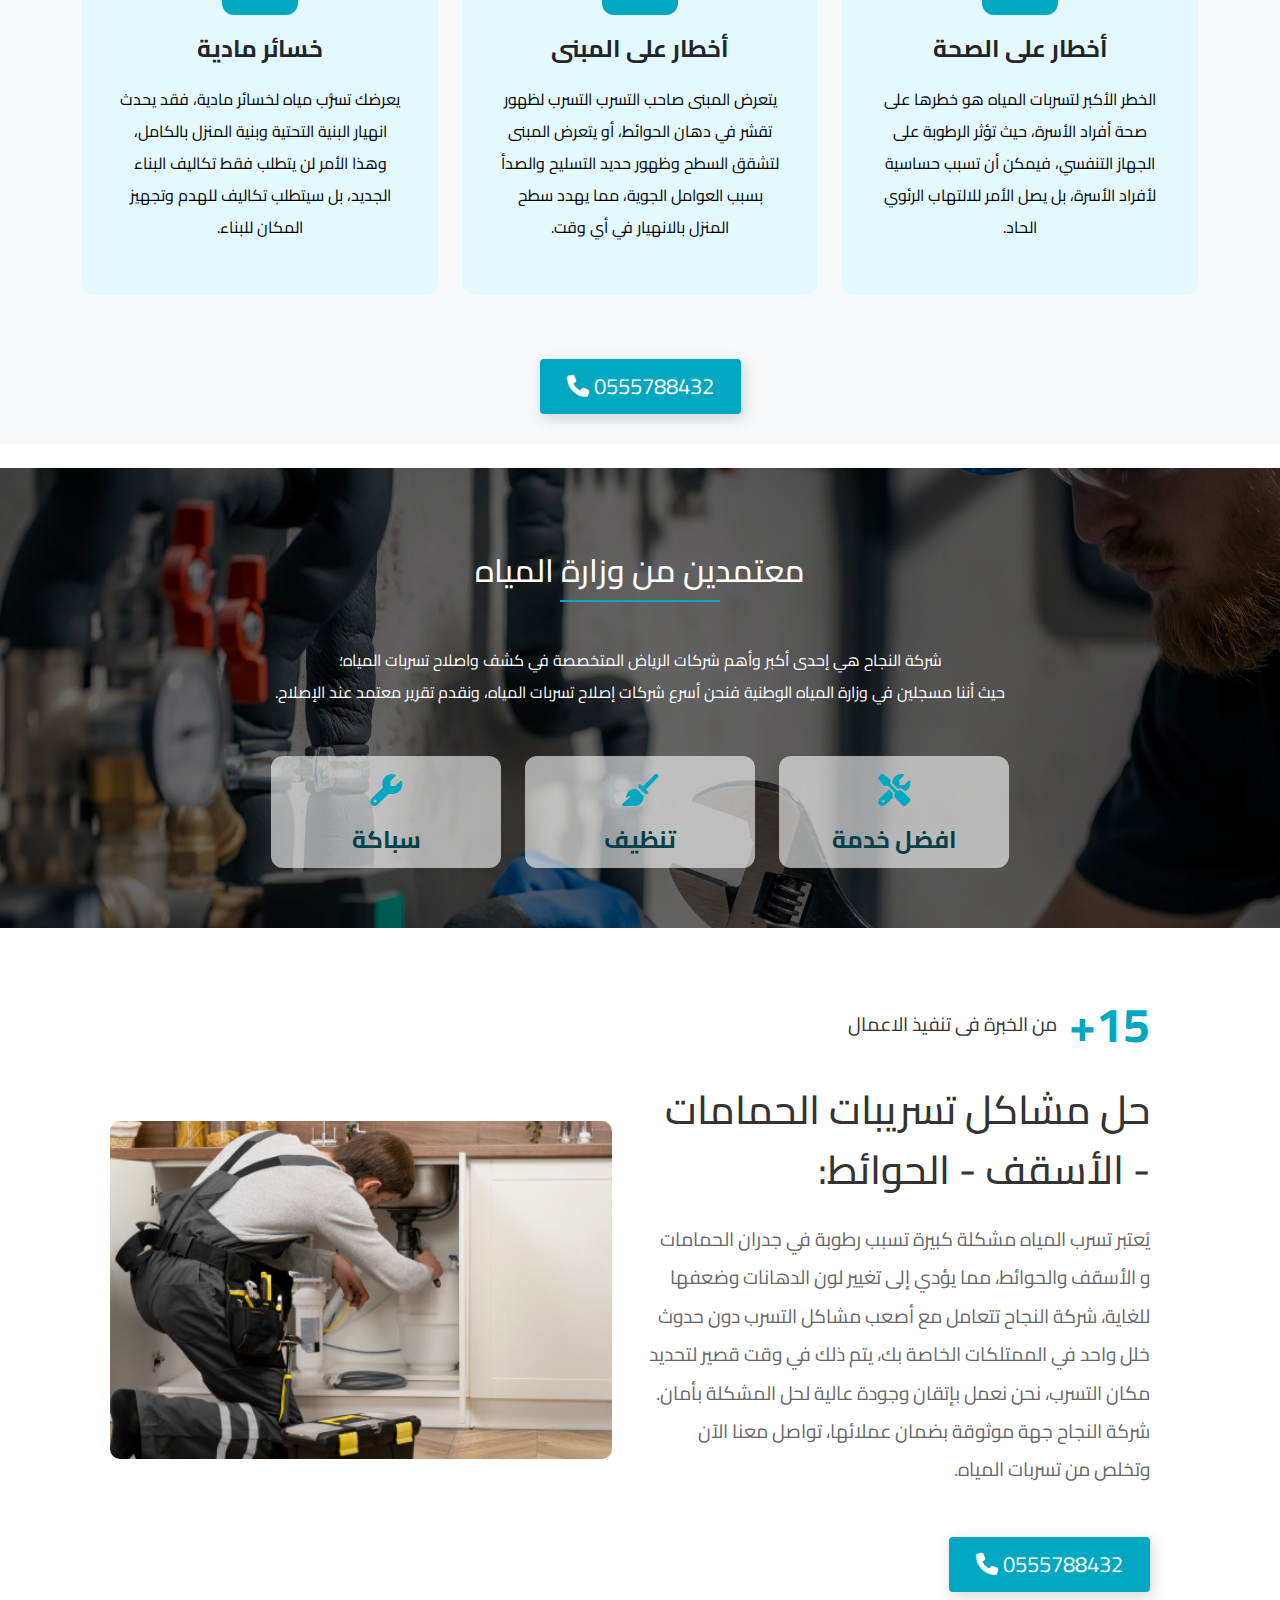
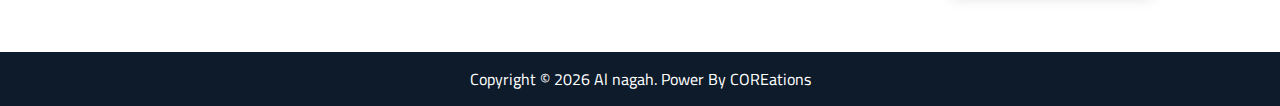
==== commit ca995e02: "eidt by img" ====
--- a/index.html
+++ b/index.html
@@ -408,6 +408,10 @@
     }
     animate();
 </script>
+<script>
+  document.getElementById('year').textContent = new Date().getFullYear();
+</script>
+
   <!-- /////js///// -->
 
 
--- a/css/main.css
+++ b/css/main.css
@@ -523,8 +523,9 @@
   
 }
 @media (max-width:1024px) {
-  .noee{
-  height: 282px;
+  .noee img{ 
+  height: 282px !important;
+  
   }
 }
 
@@ -532,7 +533,12 @@
     
   padding: 40px;
 }
-
+.imaggs img{
+  max-width: 410px;
+  height: 300px;
+  margin: auto;
+  display: block;
+}
 .left-section {
   flex: 1;
   /* max-width: 40%; */
